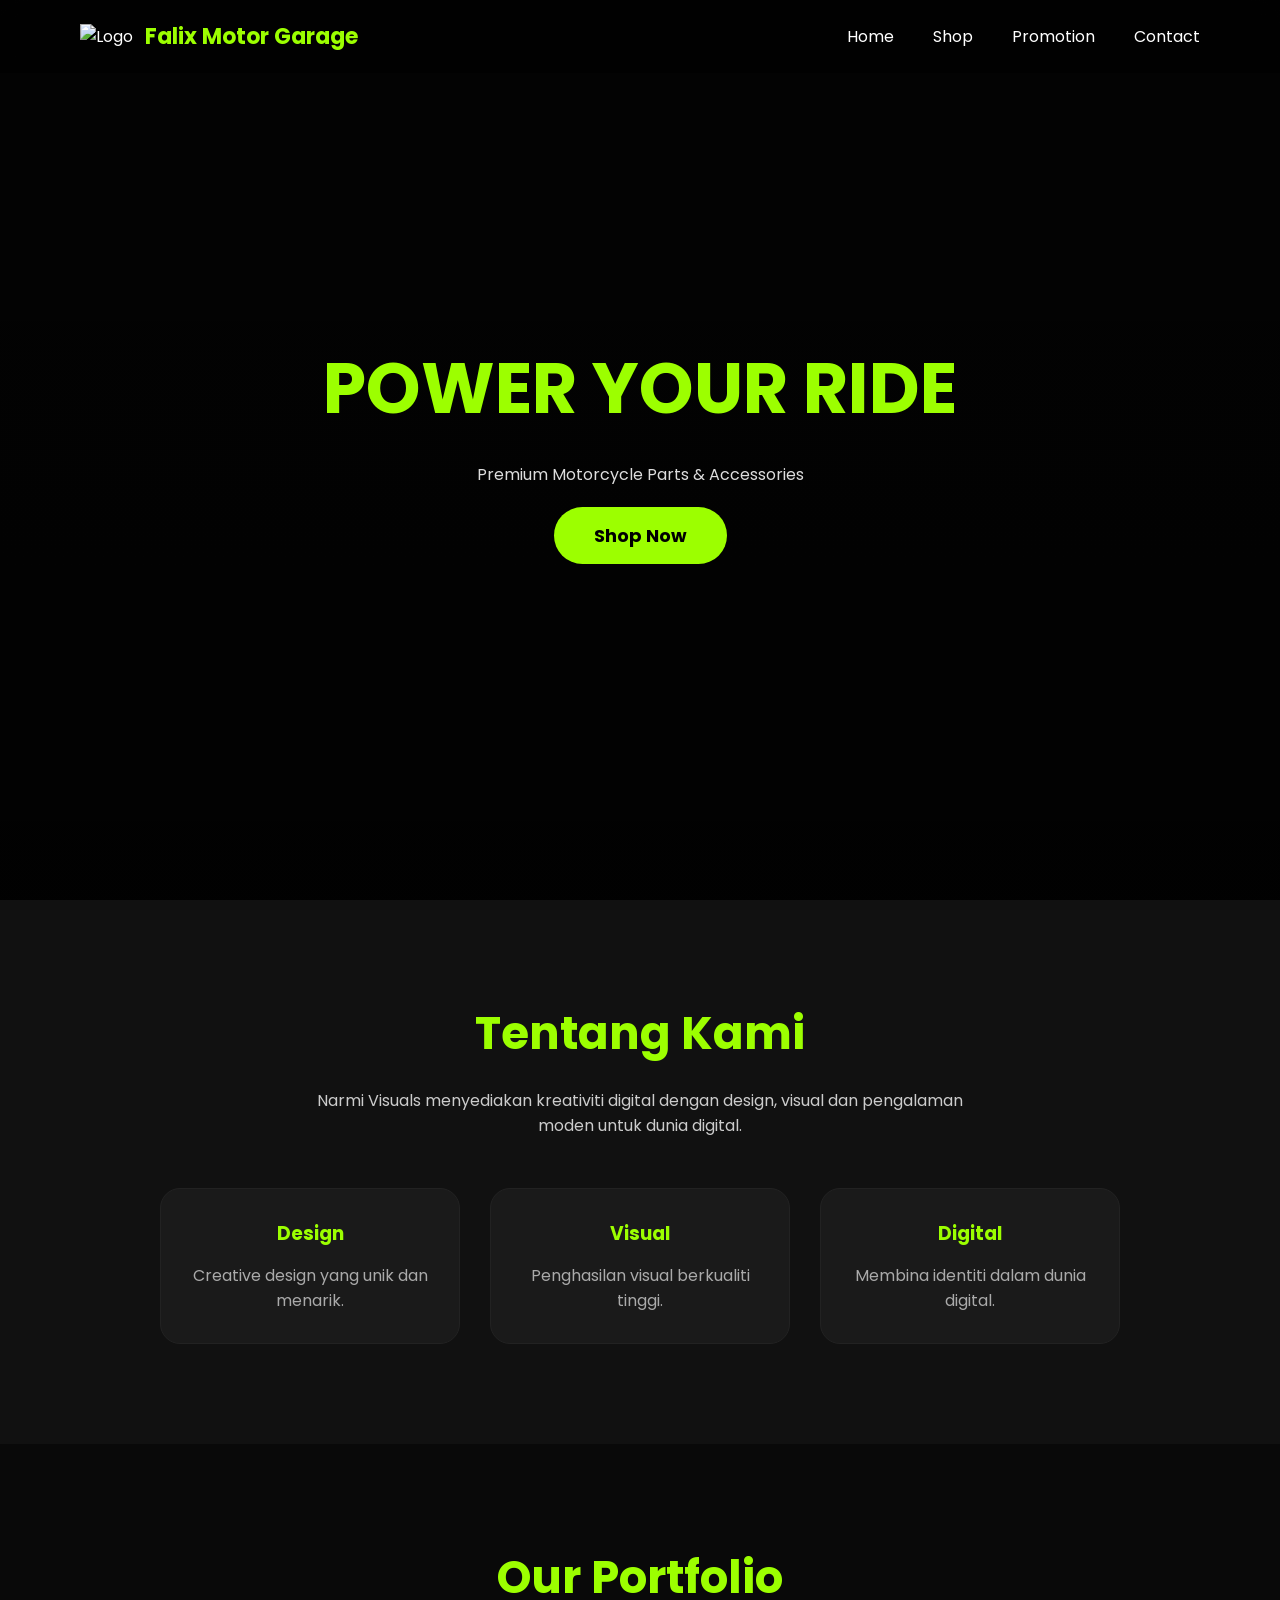
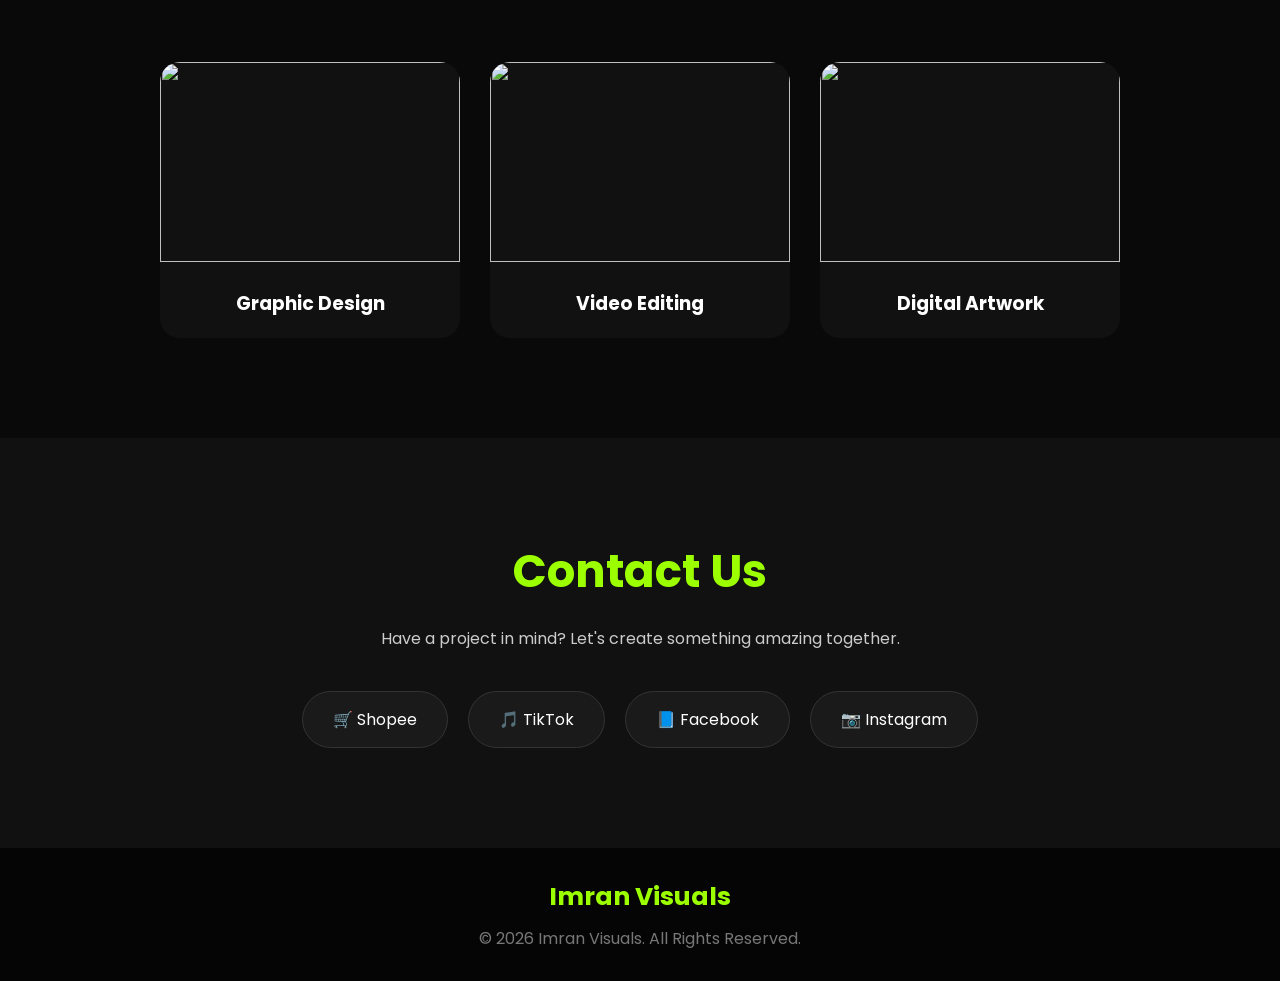
==== index.html @ 07c4352c "Refactor index.html with updated contact section Updated the contact section with social media links" ====
<!DOCTYPE html>
<html lang="en">
<head>
    <meta charset="UTF-8">
    <meta name="viewport" content="width=device-width, initial-scale=1.0">
    <title>Falix Motor Garage</title>

    <link rel="stylesheet" href="style.css">

    <!-- Google Font -->
    <link href="https://fonts.googleapis.com/css2?family=Poppins:wght@300;400;600;700&display=swap" rel="stylesheet">

    <!-- Icons -->
    <link rel="stylesheet" href="https://cdnjs.cloudflare.com/ajax/libs/font-awesome/6.7.2/css/all.min.css">
</head>

<body>

<header class="navbar">

    <div class="logo">
        <img src="assets/images/logo.png" alt="Logo">
        <span>Falix Motor Garage</span>
    </div>

    <nav>
        <a href="#">Home</a>
        <a href="#">Shop</a>
        <a href="#">Promotion</a>
        <a href="#">Contact</a>
    </nav>

</header>

<section class="hero">

    <div class="hero-content">

        <h1>POWER YOUR RIDE</h1>

        <p>
            Premium Motorcycle Parts & Accessories
        </p>

        <button>Shop Now</button>

    </div>

</section>

<script src="script.js"></script>

</body>
</html>
<section class="about">
    <h2>Tentang Kami</h2>
    <p>
        Narmi Visuals menyediakan kreativiti digital dengan design,
        visual dan pengalaman moden untuk dunia digital.
    </p>

    <div class="cards">
        <div class="card">
            <h3>Design</h3>
            <p>Creative design yang unik dan menarik.</p>
        </div>

        <div class="card">
            <h3>Visual</h3>
            <p>Penghasilan visual berkualiti tinggi.</p>
        </div>

        <div class="card">
            <h3>Digital</h3>
            <p>Membina identiti dalam dunia digital.</p>
        </div>
    </div>
</section><section class="portfolio" id="portfolio">

    <h2>Our Portfolio</h2>

    <div class="gallery">

        <div class="work">
            <img src="work1.jpg">
            <h3>Graphic Design</h3>
        </div>

        <div class="work">
            <img src="work2.jpg">
            <h3>Video Editing</h3>
        </div>

        <div class="work">
            <img src="work3.jpg">
            <h3>Digital Artwork</h3>
        </div>

    </div>

</section><section class="contact" id="contact">

    <h2>Contact Us</h2>

    <p>
        Have a project in mind? Let's create something amazing together.
    </p>

    <div class="social">

<a href="https://shopee.com.my/falixmotorgarage_fmg" target="_blank" class="social-btn">🛒 Shopee</a>

<a href="https://www.tiktok.com/@fmotorgarage?_r=1&_t=ZS-98ZeAcQ8gU8" target="_blank" class="social-btn">🎵 TikTok</a>

<a href="https://www.facebook.com/share/1DFoTjWmtr/" target="_blank" class="social-btn">📘 Facebook</a>

<a href="https://www.instagram.com/" target="_blank" class="social-btn">📷 Instagram</a>

    </div>

</section>


<footer>

    <h3>Imran Visuals</h3>

    <p>© 2026 Imran Visuals. All Rights Reserved.</p>

</footer>
---- style.css ----
*{
    margin:0;
    padding:0;
    box-sizing:border-box;
    font-family:'Poppins',sans-serif;
}

body{
    background:#090909;
    color:white;
}

.navbar{
    display:flex;
    justify-content:space-between;
    align-items:center;
    padding:20px 80px;
    background:rgba(0,0,0,.4);
    backdrop-filter:blur(15px);
    position:fixed;
    width:100%;
}

.logo{
    display:flex;
    align-items:center;
    gap:10px;
}

.logo img{
    width:55px;
}

.logo span{
    font-size:22px;
    font-weight:700;
    color:#9cff00;
}

nav a{
    color:white;
    text-decoration:none;
    margin-left:35px;
    transition:.3s;
}

nav a:hover{
    color:#9cff00;
}

.hero{
    height:100vh;
    display:flex;
    justify-content:center;
    align-items:center;
    text-align:center;

    background:
    linear-gradient(
    rgba(0,0,0,.65),
    rgba(0,0,0,.85)
    ),
    url("background.jpg");

    background-size:cover;
    background-position:center;
}

.hero h1{
    font-size:70px;
    color:#9cff00;
}

.hero p{
    margin:20px 0;
    color:#ddd;
}

button{
    padding:15px 40px;
    border:none;
    border-radius:50px;
    background:#9cff00;
    cursor:pointer;
    font-size:18px;
    font-weight:bold;
}.about{
    padding:100px 80px;
    text-align:center;
    background:#111;
}

.about h2{
    font-size:45px;
    color:#9cff00;
    margin-bottom:20px;
}

.about p{
    color:#ccc;
    max-width:700px;
    margin:auto;
}


.cards{
    display:flex;
    justify-content:center;
    gap:30px;
    margin-top:50px;
}


.card{
    background:#1a1a1a;
    padding:30px;
    width:300px;
    border-radius:20px;
    transition:.3s;
    border:1px solid #222;
}


.card:hover{
    transform:translateY(-10px);
    border-color:#9cff00;
}


.card h3{
    color:#9cff00;
    margin-bottom:15px;
}


.card p{
    color:#aaa;
}html{
    scroll-behavior:smooth;
}


/* HERO ANIMATION */
.hero-content{
    animation:fadeUp 1.2s ease;
}


@keyframes fadeUp{
    from{
        opacity:0;
        transform:translateY(40px);
    }

    to{
        opacity:1;
        transform:translateY(0);
    }
}


/* BUTTON EFFECT */
button{
    transition:.3s;
}


button:hover{
    transform:scale(1.1);
    box-shadow:0 0 25px #9cff00;
}


/* NAVBAR EFFECT */
.navbar{
    z-index:1000;
}.portfolio{
    padding:100px 80px;
    text-align:center;
    background:#090909;
}

.portfolio h2{
    font-size:45px;
    color:#9cff00;
    margin-bottom:50px;
}


.gallery{
    display:flex;
    justify-content:center;
    gap:30px;
}


.work{
    width:300px;
    background:#111;
    border-radius:20px;
    overflow:hidden;
    transition:.3s;
}


.work:hover{
    transform:translateY(-10px);
}


.work img{
    width:100%;
    height:200px;
    object-fit:cover;
}


.work h3{
    padding:20px;
    color:white;
}.contact{

    padding:100px 80px;
    text-align:center;
    background:#111;

}


.contact h2{

    font-size:45px;
    color:#9cff00;
    margin-bottom:20px;

}


.contact p{

    color:#ccc;
    margin-bottom:40px;

}



.social{

    display:flex;
    justify-content:center;
    gap:20px;

}



.social a{

    text-decoration:none;
    color:white;
    background:#1a1a1a;
    padding:15px 30px;
    border-radius:50px;
    border:1px solid #333;
    transition:.3s;

}



.social a:hover{

    background:#9cff00;
    color:black;
    transform:translateY(-5px);

}




footer{

    padding:30px;
    text-align:center;
    background:#050505;

}



footer h3{

    color:#9cff00;
    font-size:25px;
    margin-bottom:10px;

}



footer p{

    color:#777;

}@media(max-width:768px){

    .navbar{
        padding:20px;
        flex-direction:column;
        gap:20px;
    }


    nav a{
        margin:0 10px;
        font-size:14px;
    }


    .hero h1{
        font-size:45px;
    }


    .about,
    .portfolio,
    .contact{
        padding:70px 20px;
    }


    .cards,
    .gallery{
        flex-direction:column;
        align-items:center;
    }


    .card,
    .work{
        width:90%;
    }


    .social{
        flex-direction:column;
        align-items:center;
    }


    .social a{
        width:200px;
    }

}
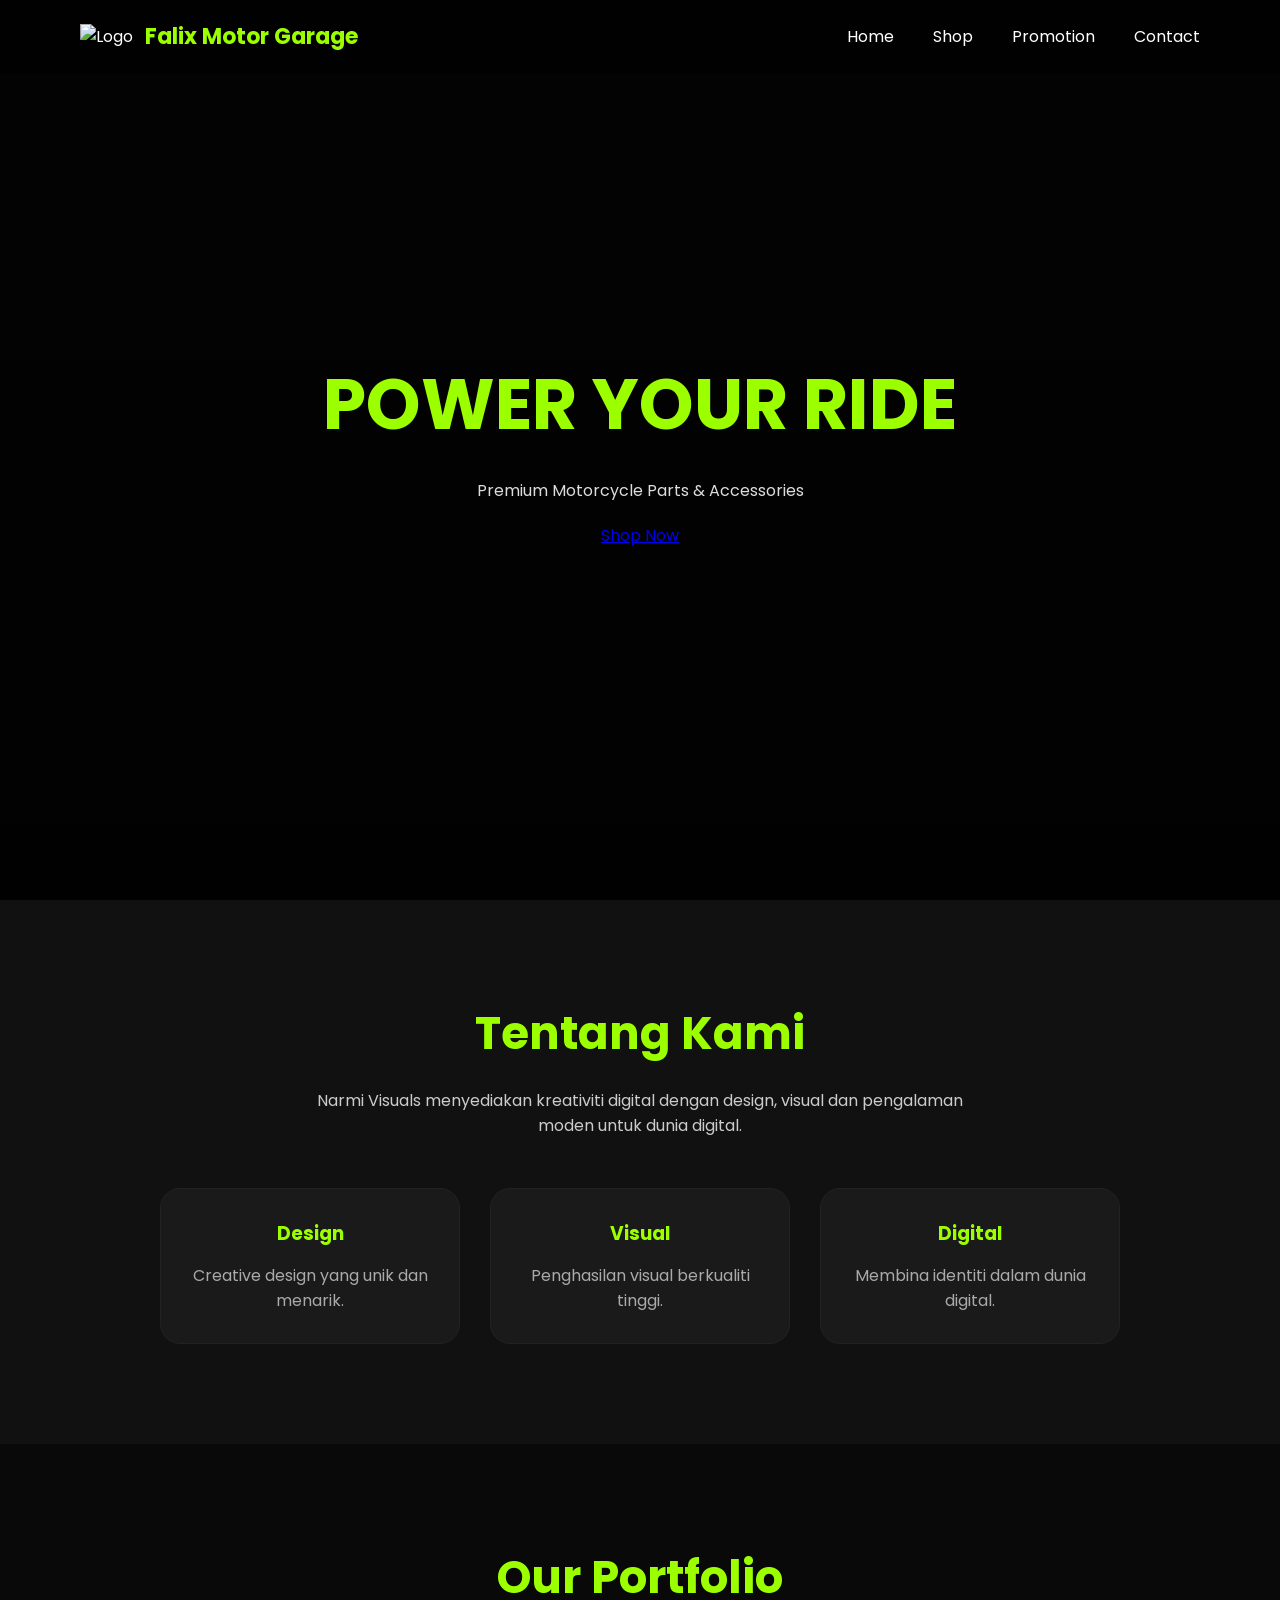
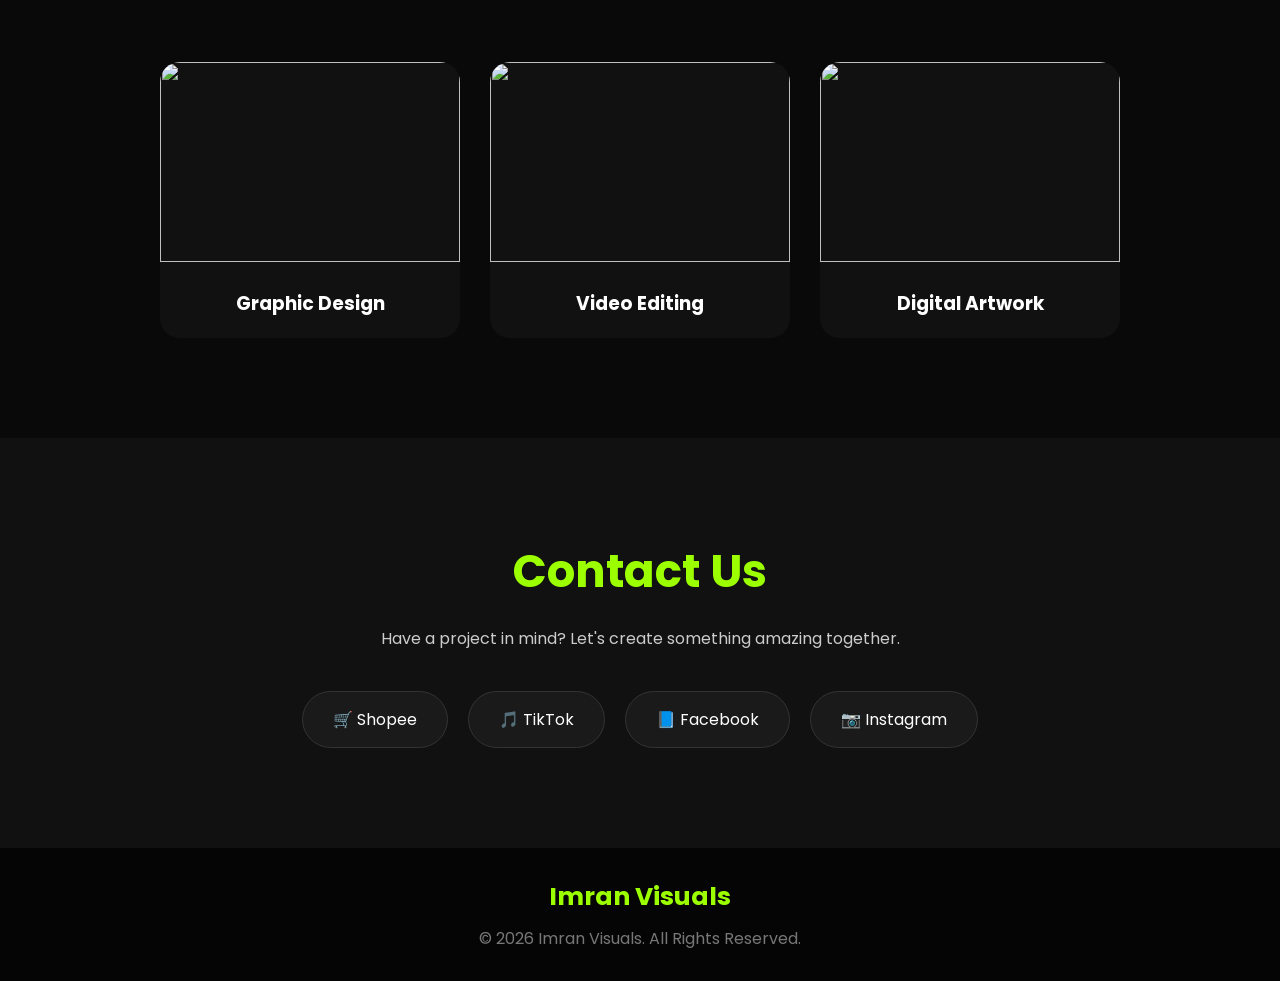
==== commit 4d6deaaa: "Refactor index.html and add TikTok Shop button Updated the HTML structure and added a button link to" ====
--- a/index.html
+++ b/index.html
@@ -42,7 +42,9 @@
             Premium Motorcycle Parts & Accessories
         </p>
 
-        <button>Shop Now</button>
+       <a href="https://vt.tiktok.com/ZS4yCQby5/?page=TikTokShop" target="_blank" class="btn">
+    Shop Now
+</a>
 
     </div>
 
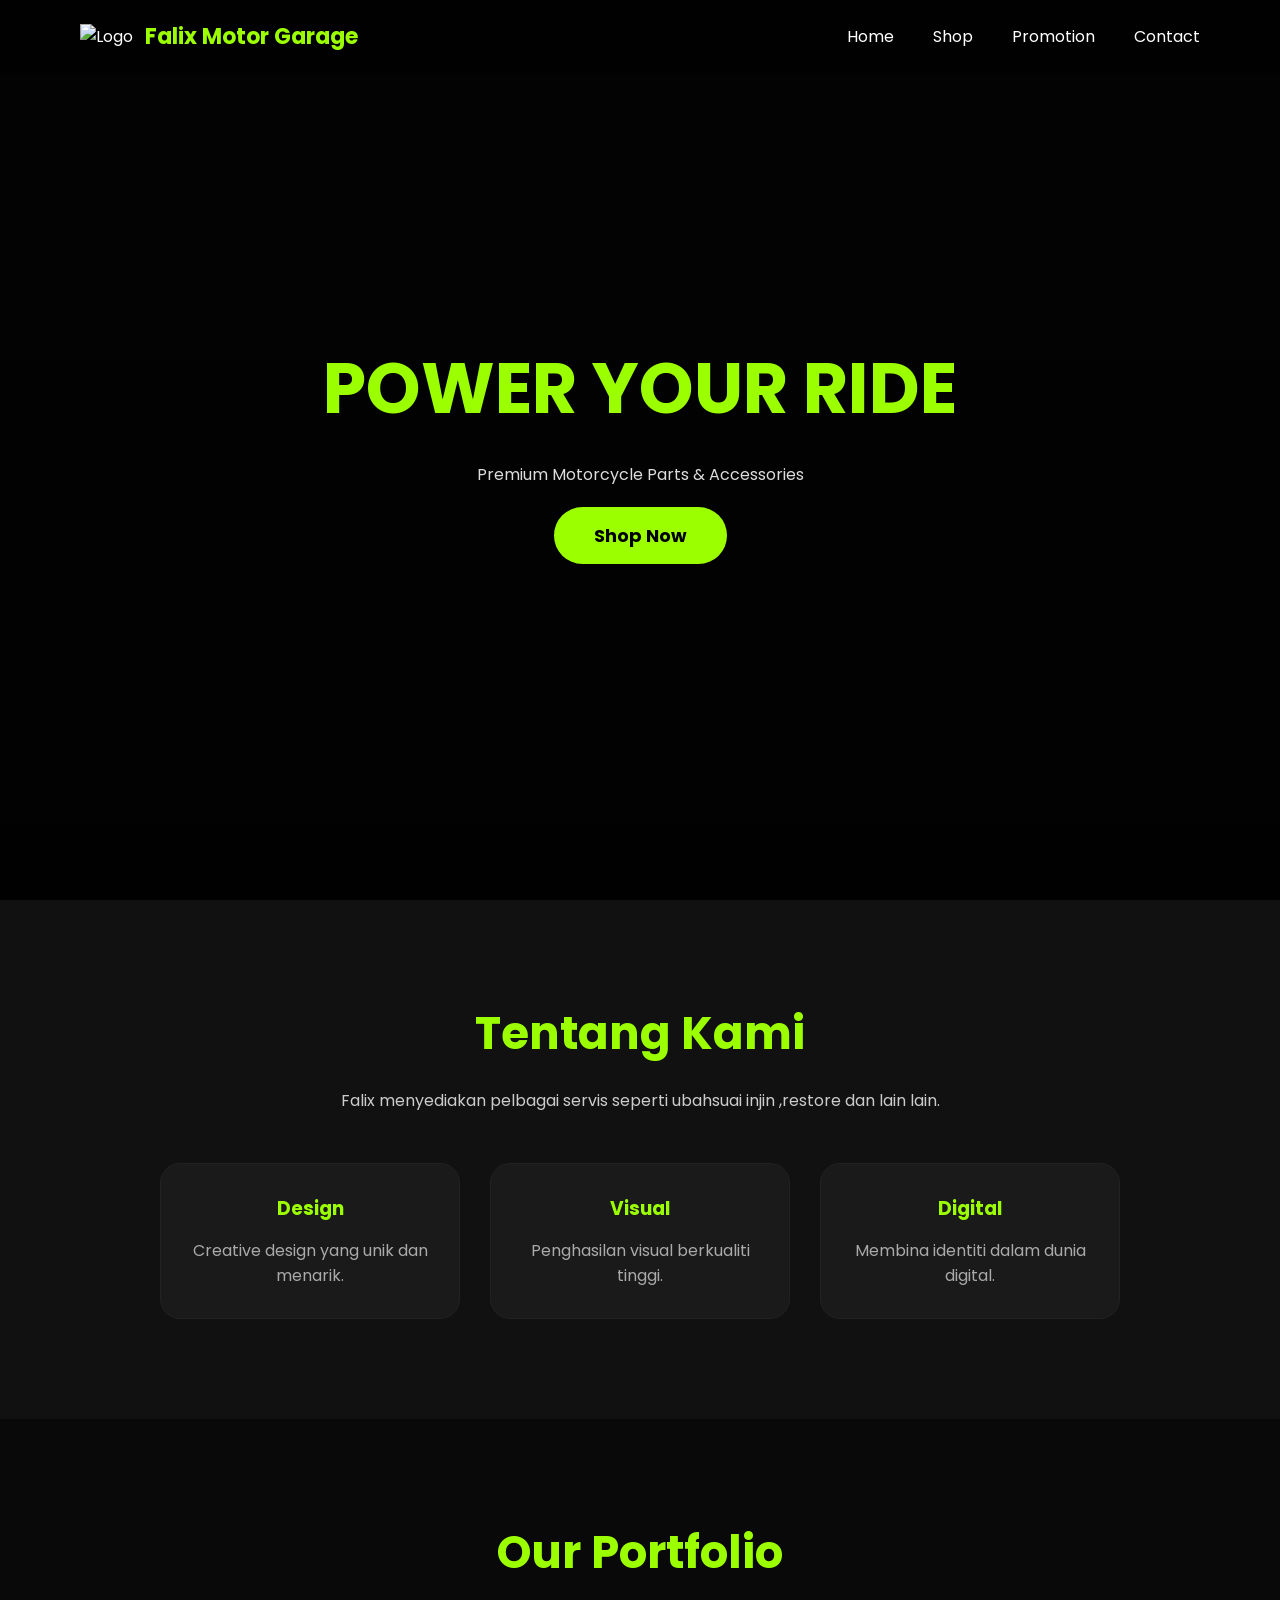
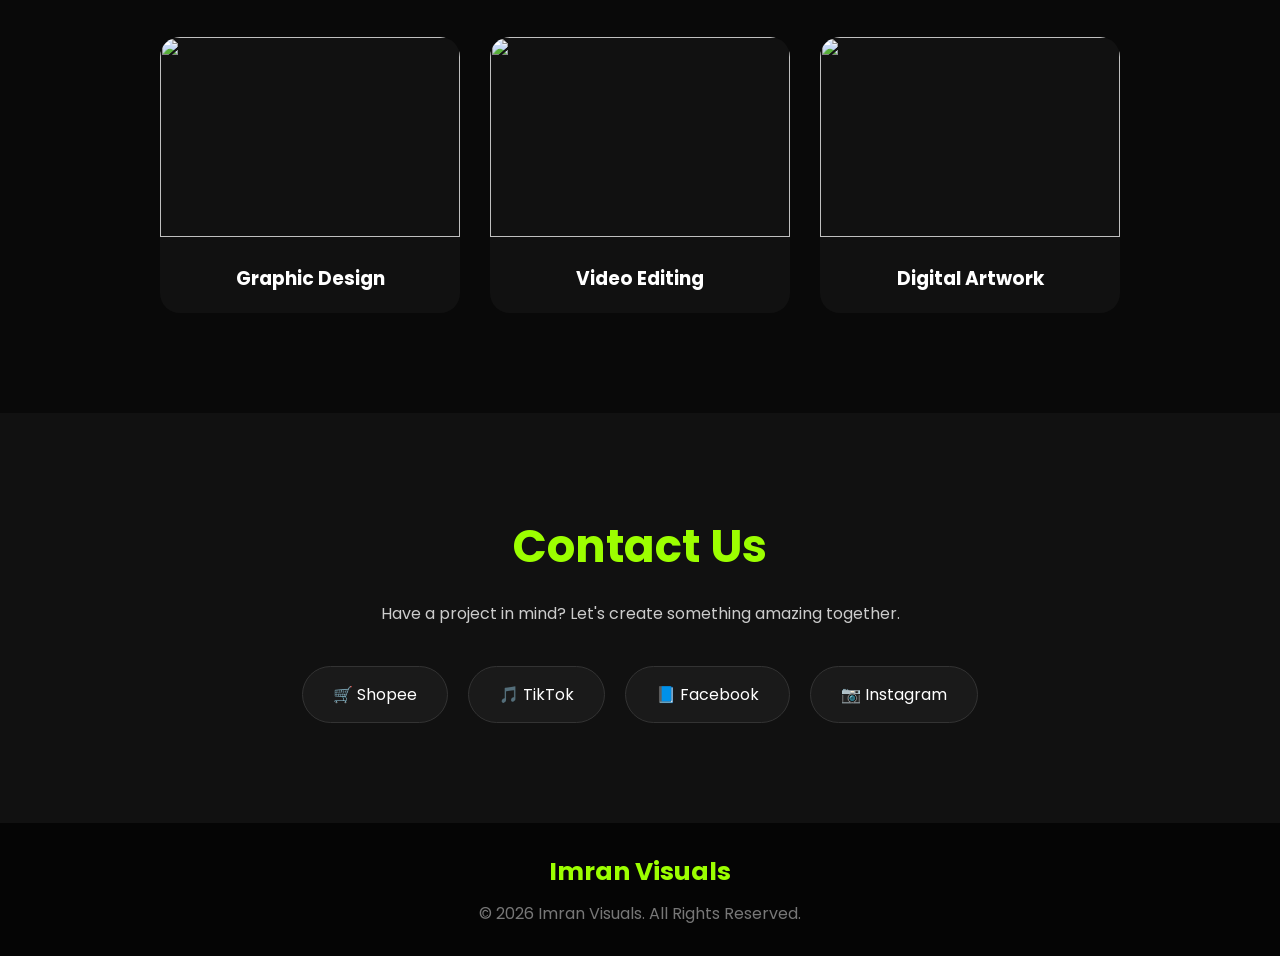
==== commit 131b68bc: "Revise index.html structure and content Updated the content and structure of the index.html file, in" ====
--- a/index.html
+++ b/index.html
@@ -42,9 +42,7 @@
             Premium Motorcycle Parts & Accessories
         </p>
 
-       <a href="https://vt.tiktok.com/ZS4yCQby5/?page=TikTokShop" target="_blank" class="btn">
-    Shop Now
-</a>
+        <button>Shop Now</button>
 
     </div>
 
@@ -57,8 +55,7 @@
 <section class="about">
     <h2>Tentang Kami</h2>
     <p>
-        Narmi Visuals menyediakan kreativiti digital dengan design,
-        visual dan pengalaman moden untuk dunia digital.
+        Falix menyediakan pelbagai servis seperti ubahsuai injin ,restore dan lain lain.
     </p>
 
     <div class="cards">
@@ -117,7 +114,6 @@
 <a href="https://www.facebook.com/share/1DFoTjWmtr/" target="_blank" class="social-btn">📘 Facebook</a>
 
 <a href="https://www.instagram.com/" target="_blank" class="social-btn">📷 Instagram</a>
-
     </div>
 
 </section>
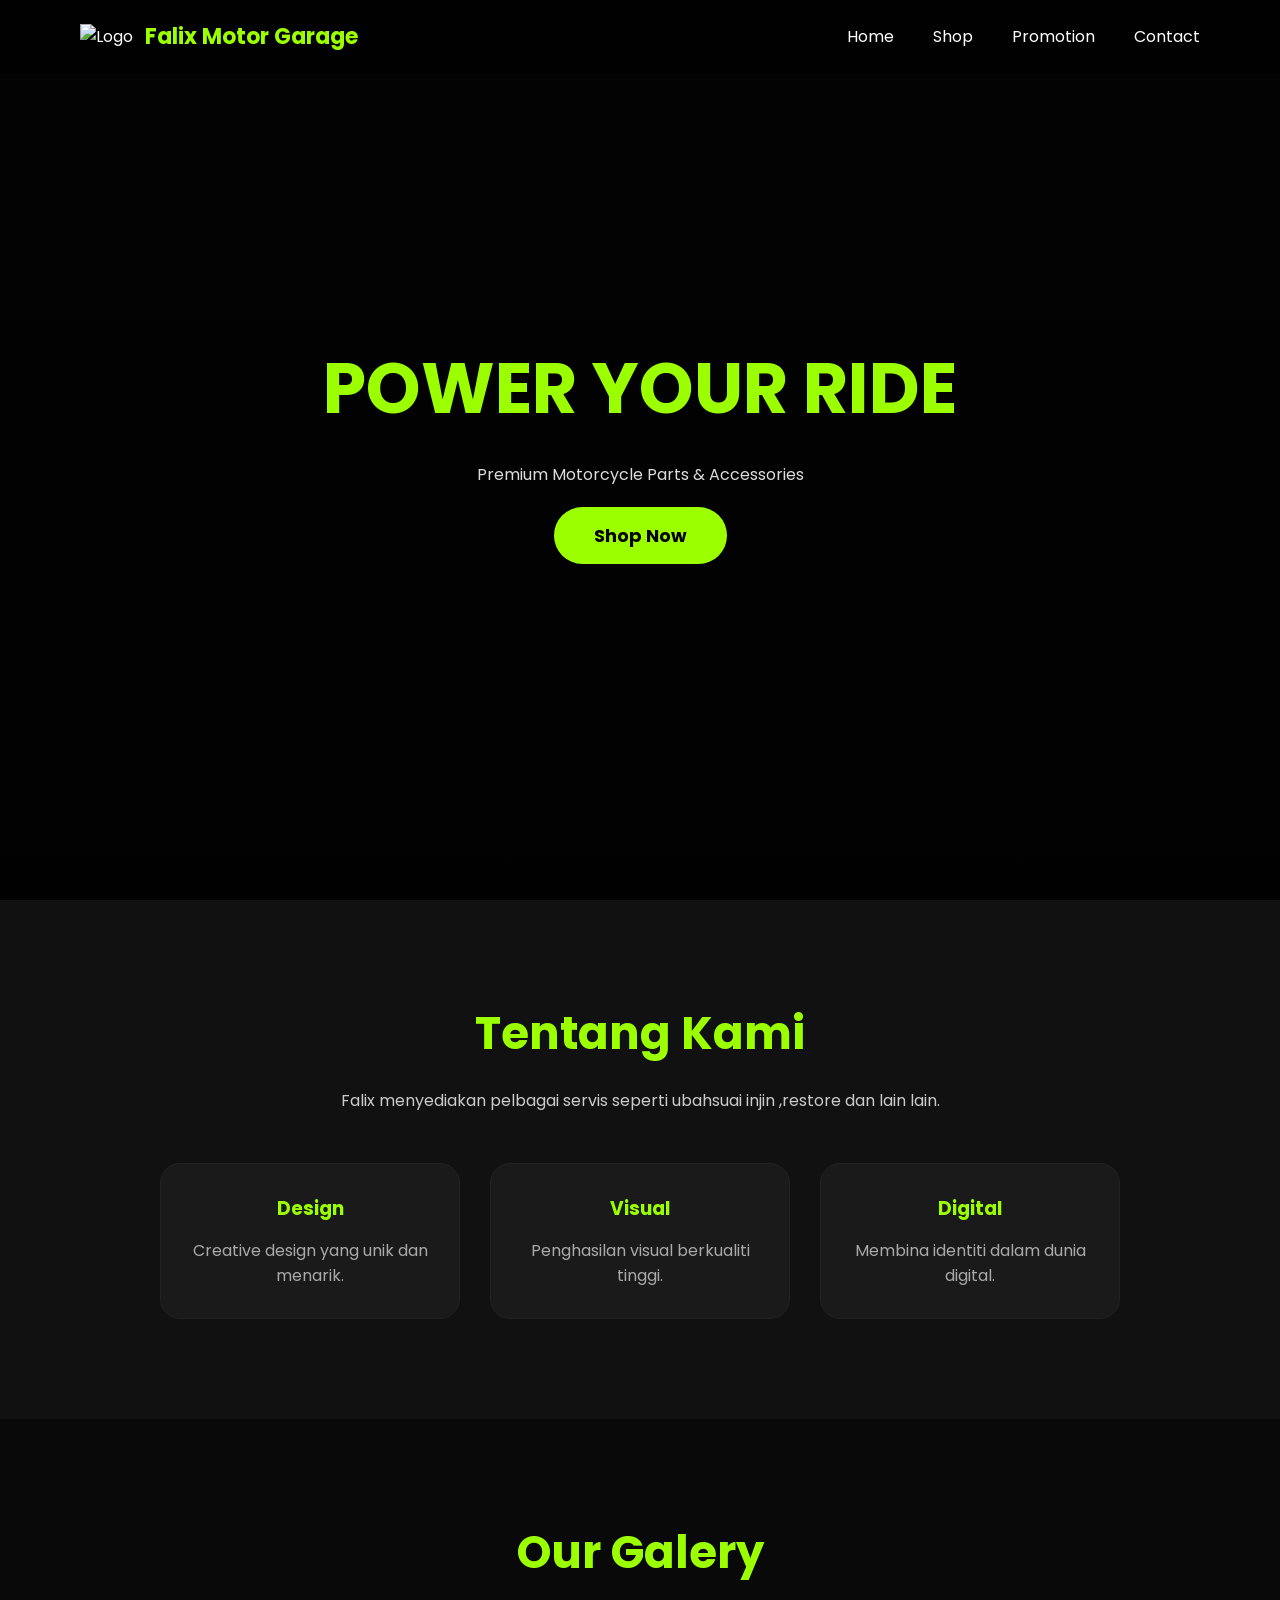
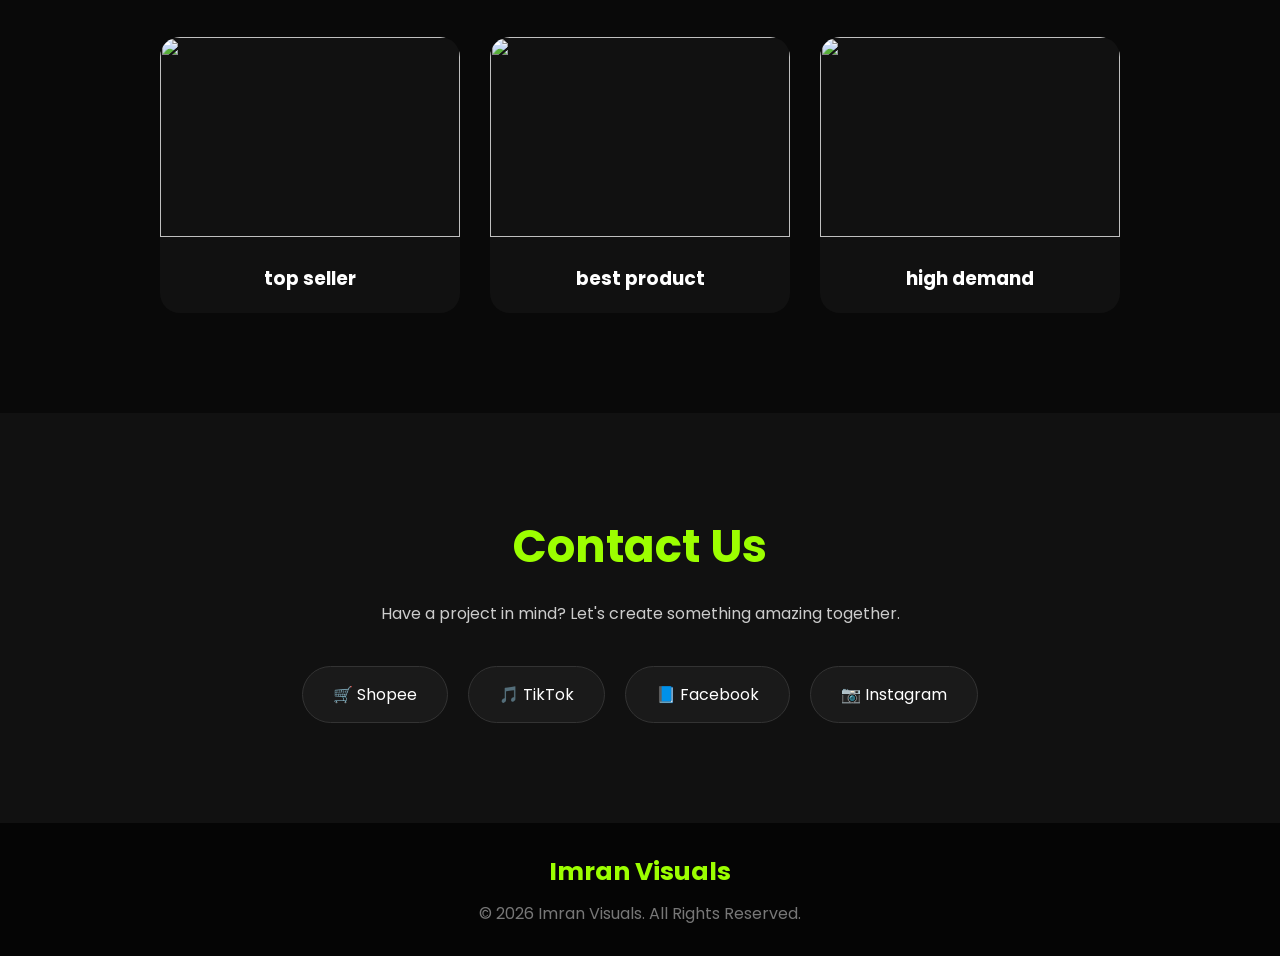
==== commit 65706395: "Revise index.html structure and content Updated the content and structure of the index.html file, in" ====
--- a/index.html
+++ b/index.html
@@ -76,23 +76,23 @@
     </div>
 </section><section class="portfolio" id="portfolio">
 
-    <h2>Our Portfolio</h2>
+    <h2>Our Galery</h2>
 
     <div class="gallery">
 
         <div class="work">
             <img src="work1.jpg">
-            <h3>Graphic Design</h3>
+            <h3>top seller</h3>
         </div>
 
         <div class="work">
             <img src="work2.jpg">
-            <h3>Video Editing</h3>
+            <h3>best product</h3>
         </div>
 
         <div class="work">
             <img src="work3.jpg">
-            <h3>Digital Artwork</h3>
+            <h3>high demand</h3>
         </div>
 
     </div>
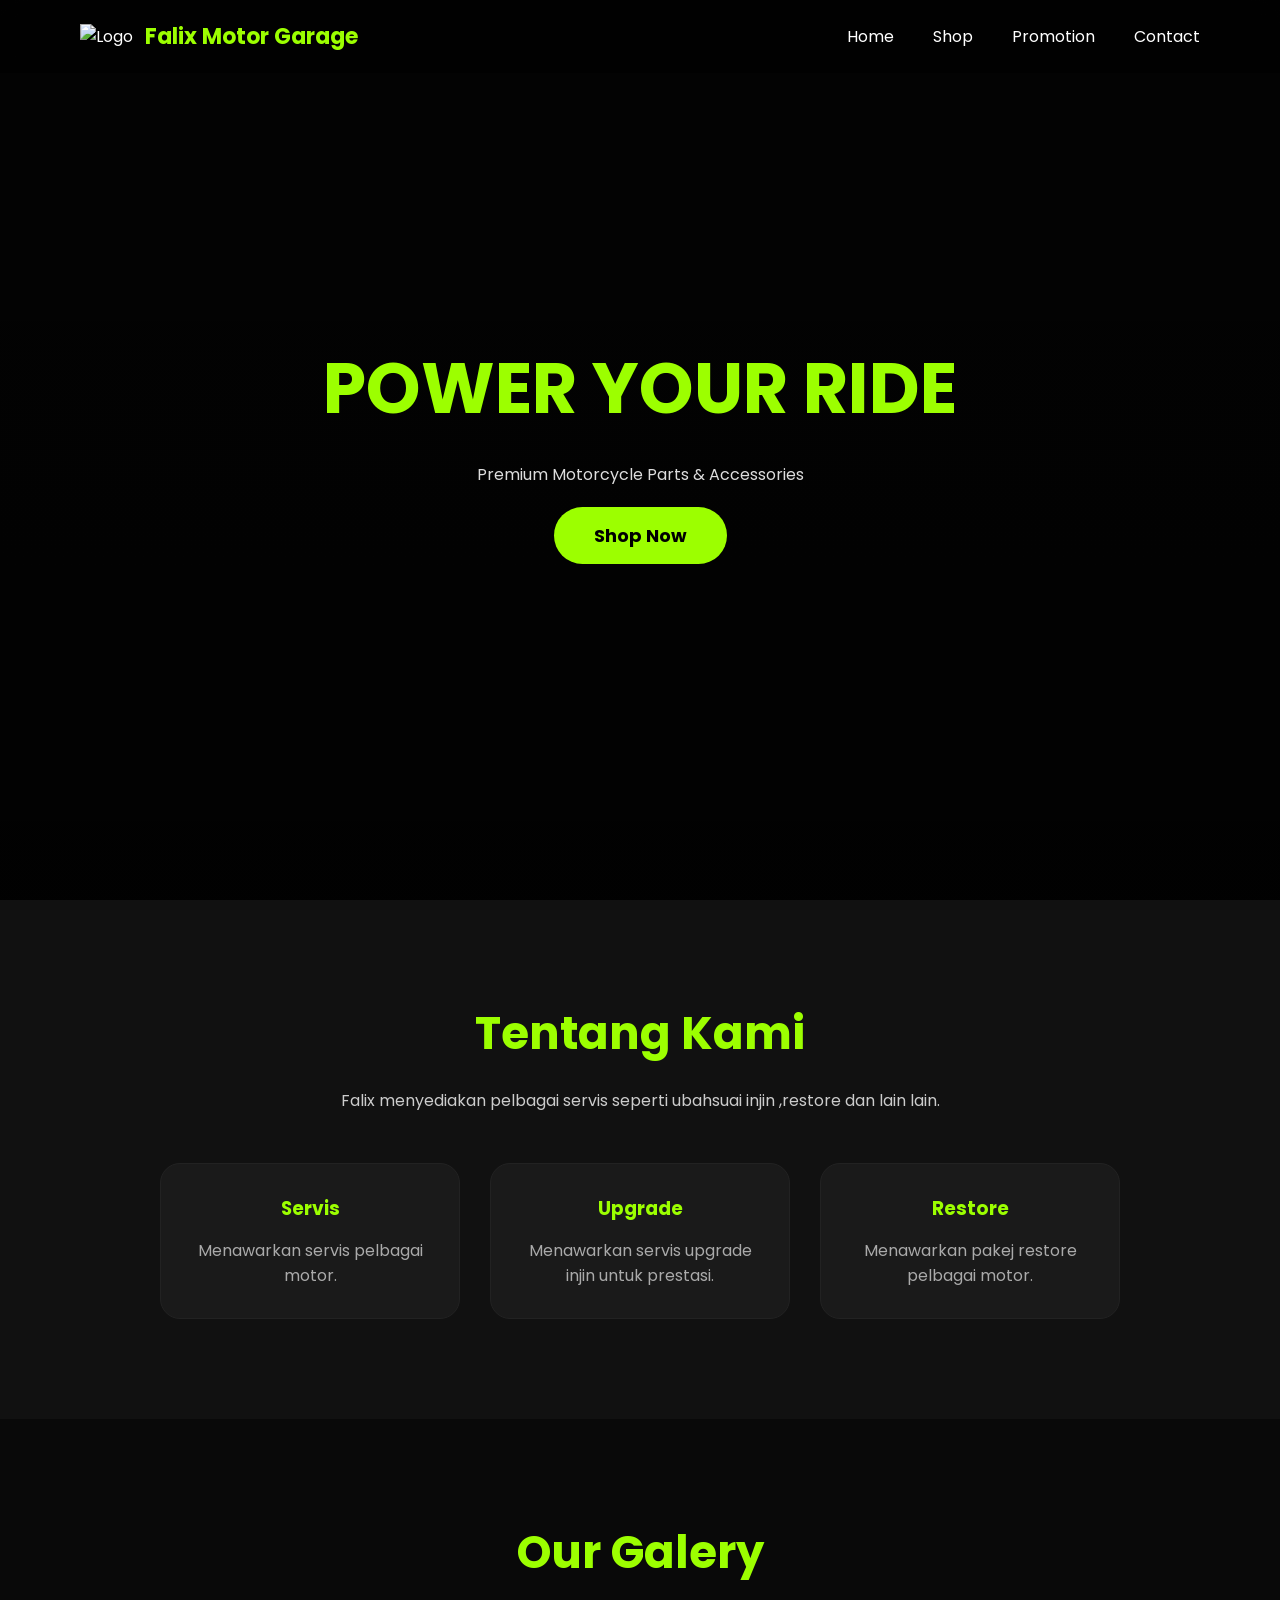
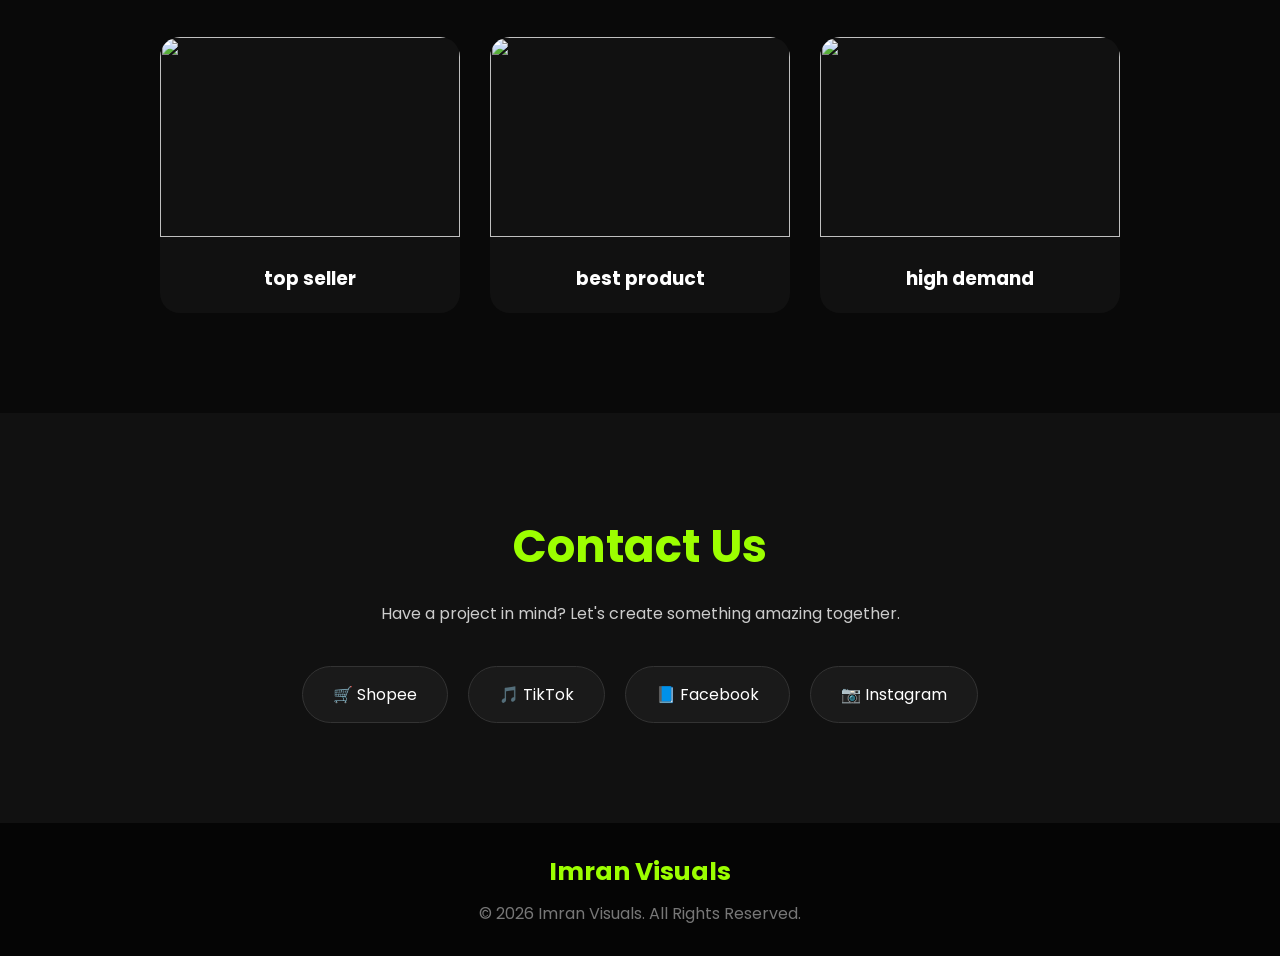
==== commit b10b57cb: "Revise about section with new service details Updated the about section with new service offerings." ====
--- a/index.html
+++ b/index.html
@@ -60,18 +60,18 @@
 
     <div class="cards">
         <div class="card">
-            <h3>Design</h3>
-            <p>Creative design yang unik dan menarik.</p>
+            <h3>Servis</h3>
+            <p>Menawarkan servis pelbagai motor.</p>
         </div>
 
         <div class="card">
-            <h3>Visual</h3>
-            <p>Penghasilan visual berkualiti tinggi.</p>
+            <h3>Upgrade</h3>
+            <p>Menawarkan servis upgrade injin untuk prestasi.</p>
         </div>
 
         <div class="card">
-            <h3>Digital</h3>
-            <p>Membina identiti dalam dunia digital.</p>
+            <h3>Restore</h3>
+            <p>Menawarkan pakej restore pelbagai motor.</p>
         </div>
     </div>
 </section><section class="portfolio" id="portfolio">
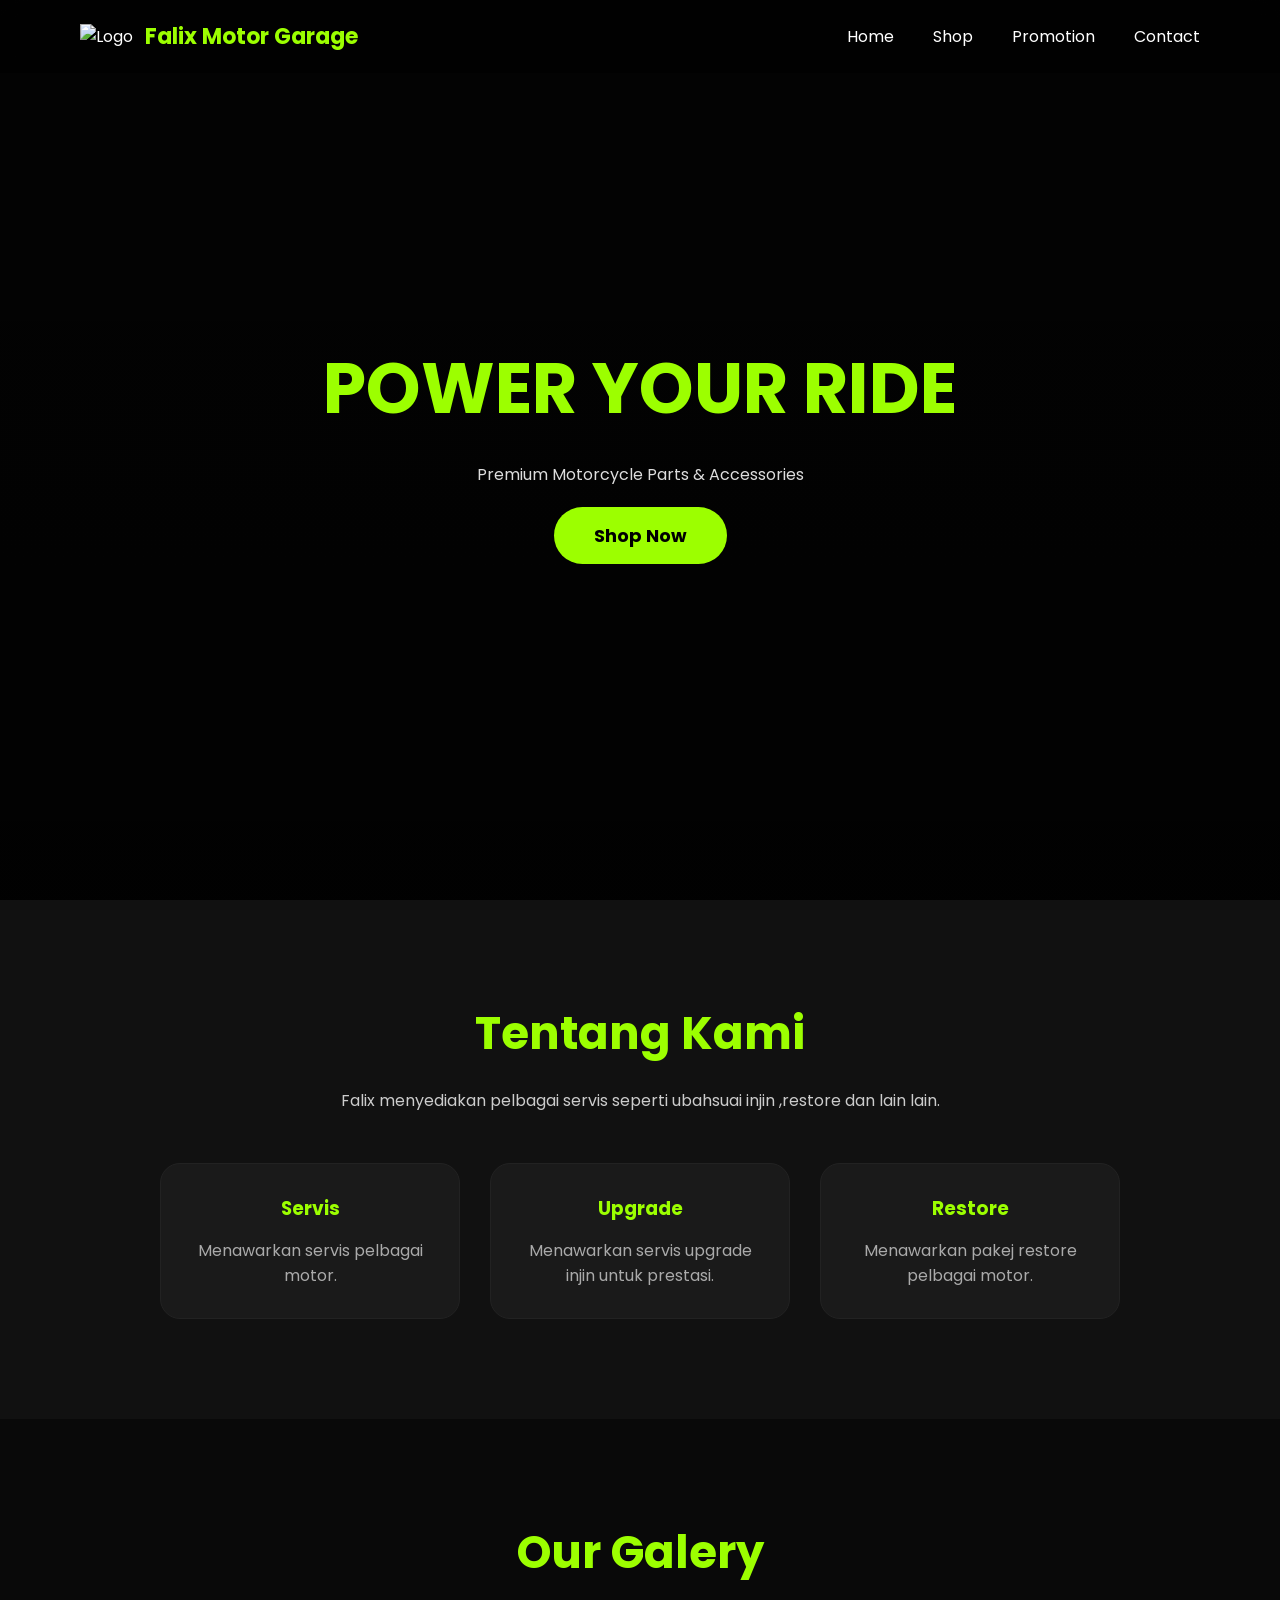
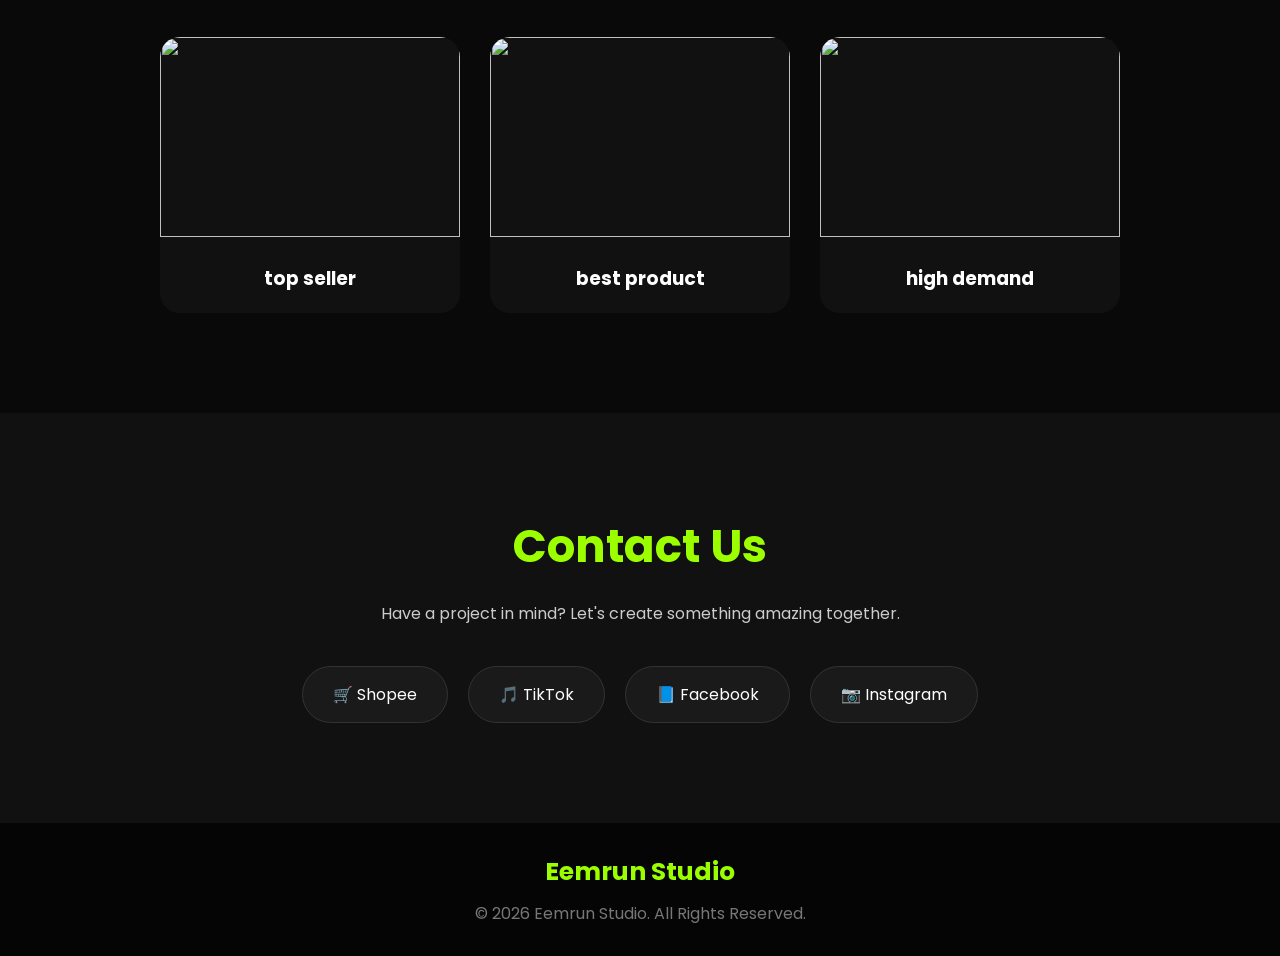
==== commit 6d46ceed: "Modify header and footer details in index.html Updated footer and header information in index.html." ====
--- a/index.html
+++ b/index.html
@@ -121,8 +121,8 @@
 
 <footer>
 
-    <h3>Imran Visuals</h3>
+    <h3>Eemrun Studio</h3>
 
-    <p>© 2026 Imran Visuals. All Rights Reserved.</p>
+    <p>© 2026 Eemrun Studio. All Rights Reserved.</p>
 
 </footer>
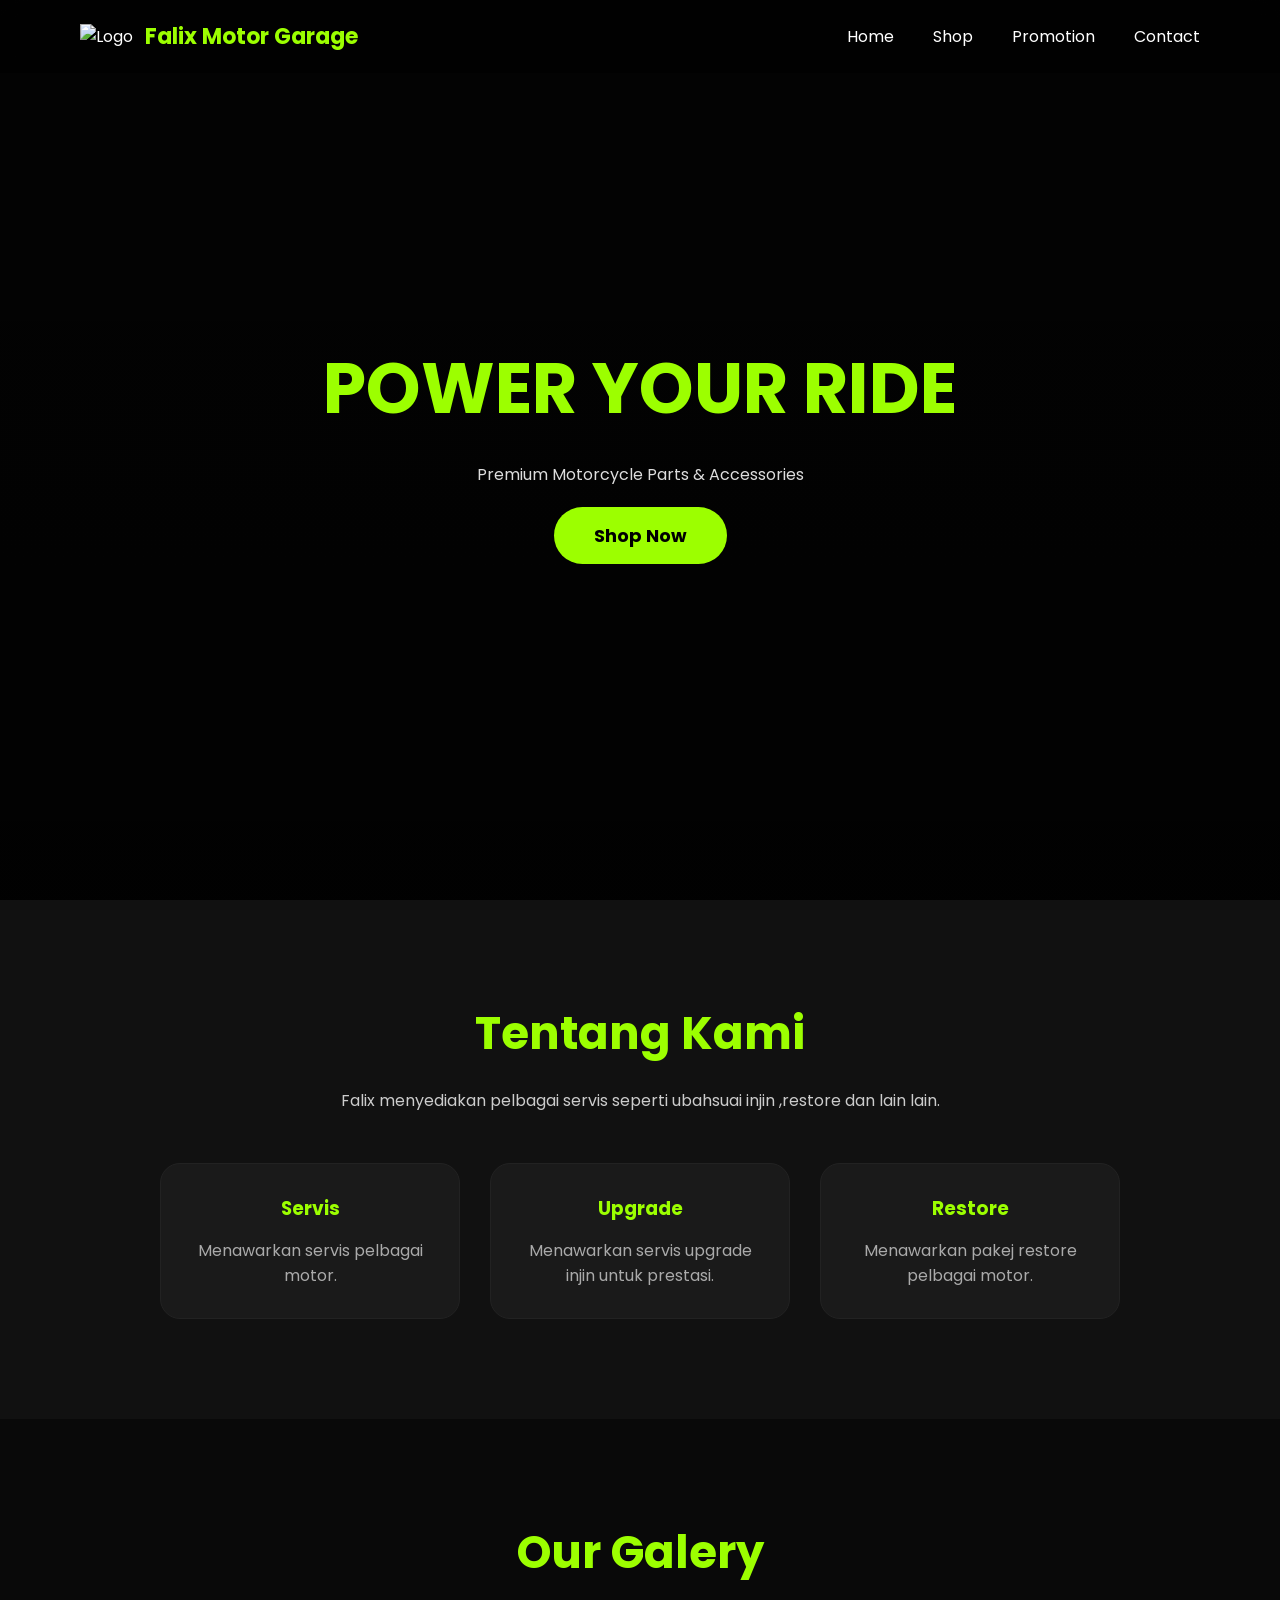
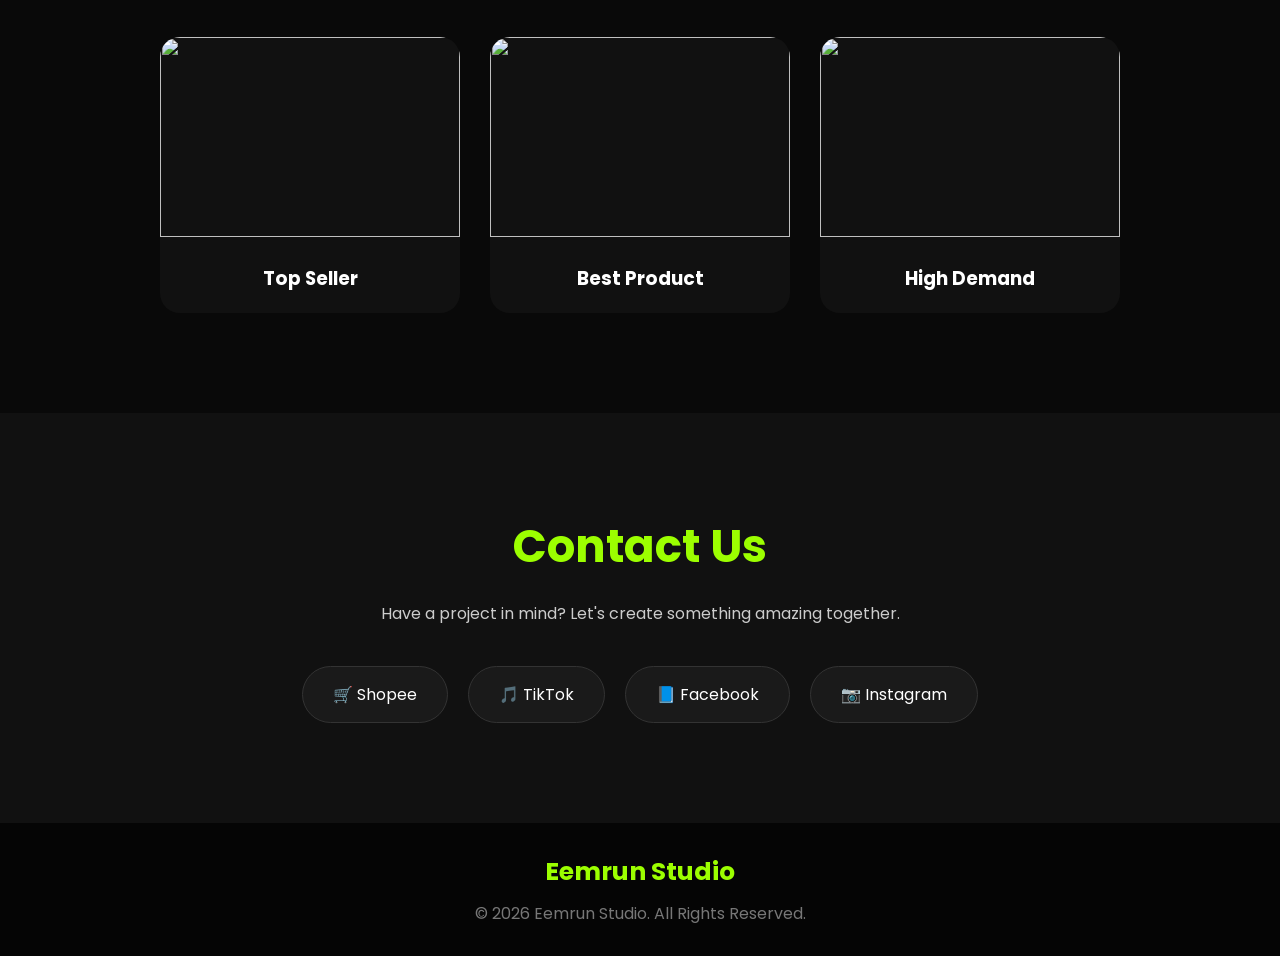
==== commit be8b9024: "Fix HTML formatting and structure" ====
--- a/index.html
+++ b/index.html
@@ -82,17 +82,17 @@
 
         <div class="work">
             <img src="work1.jpg">
-            <h3>top seller</h3>
+            <h3>Top Seller</h3>
         </div>
 
         <div class="work">
             <img src="work2.jpg">
-            <h3>best product</h3>
+            <h3>Best Product</h3>
         </div>
 
         <div class="work">
             <img src="work3.jpg">
-            <h3>high demand</h3>
+            <h3>High Demand</h3>
         </div>
 
     </div>
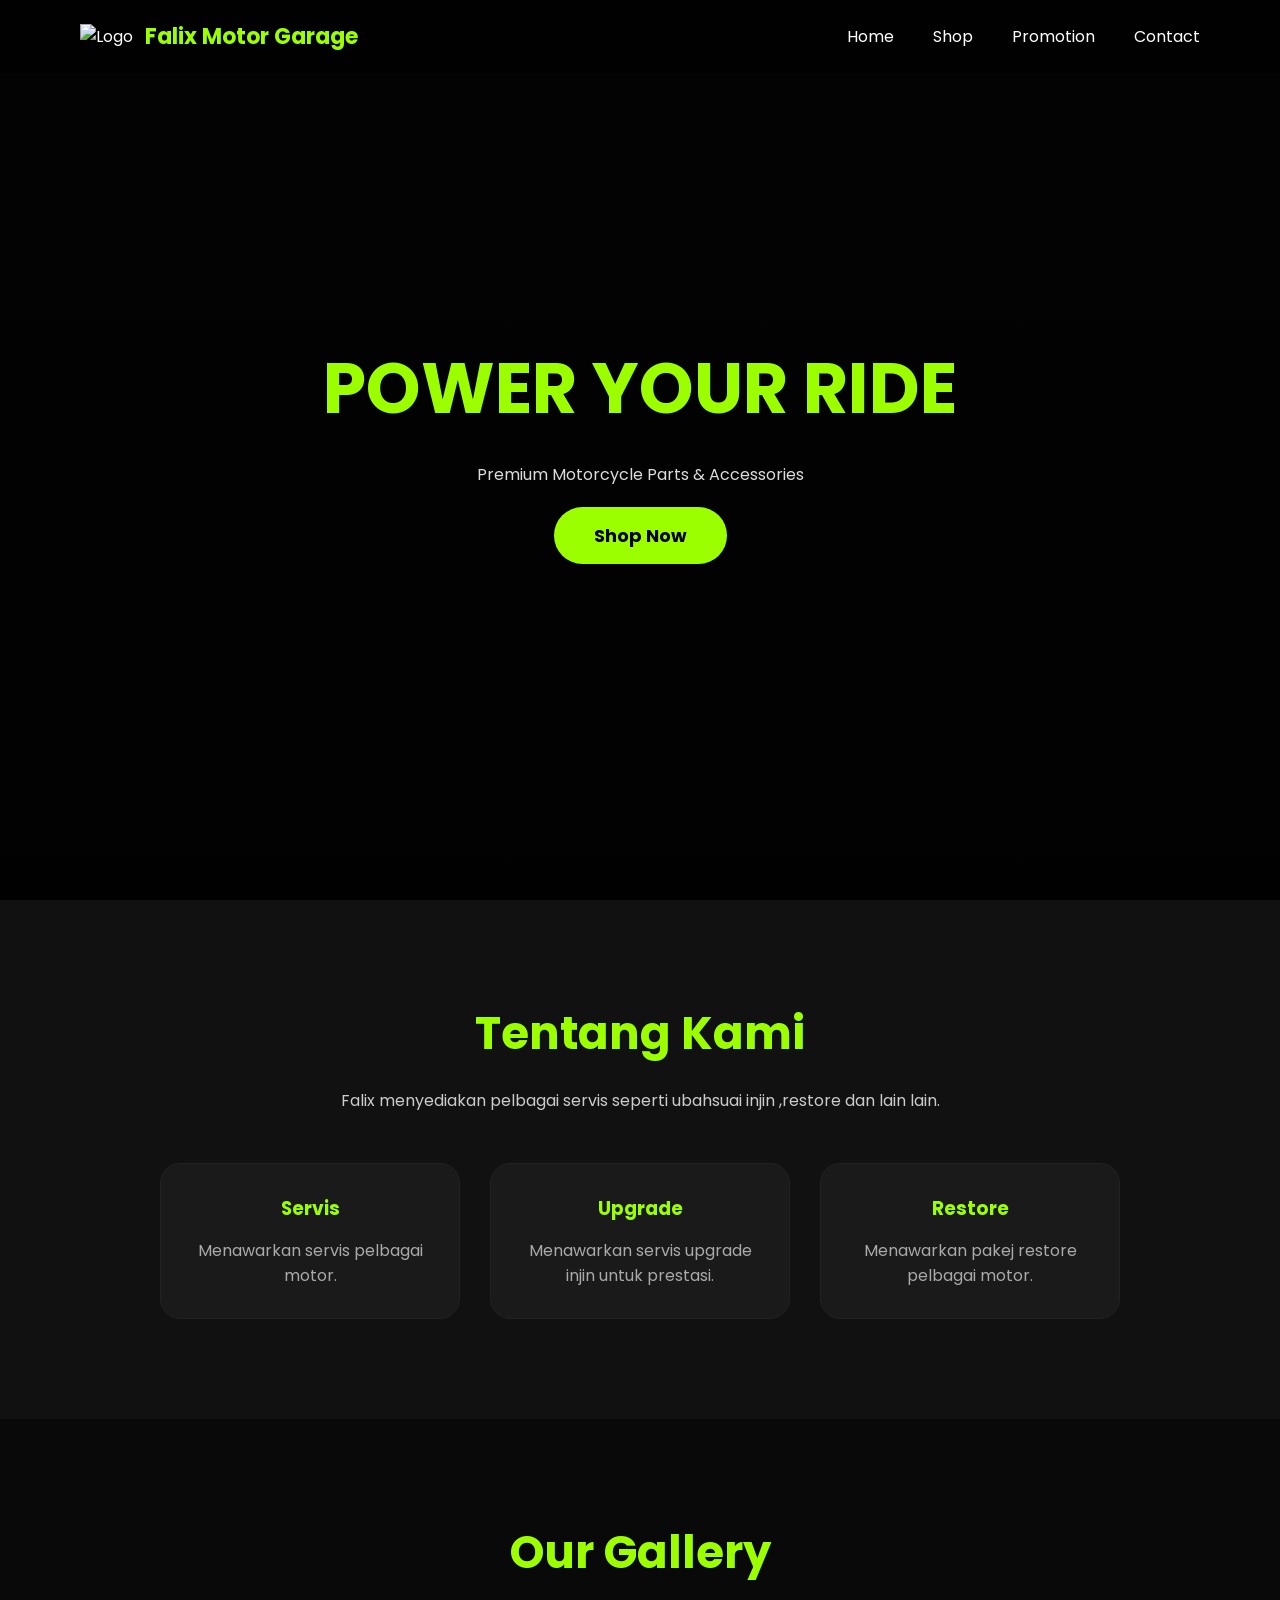
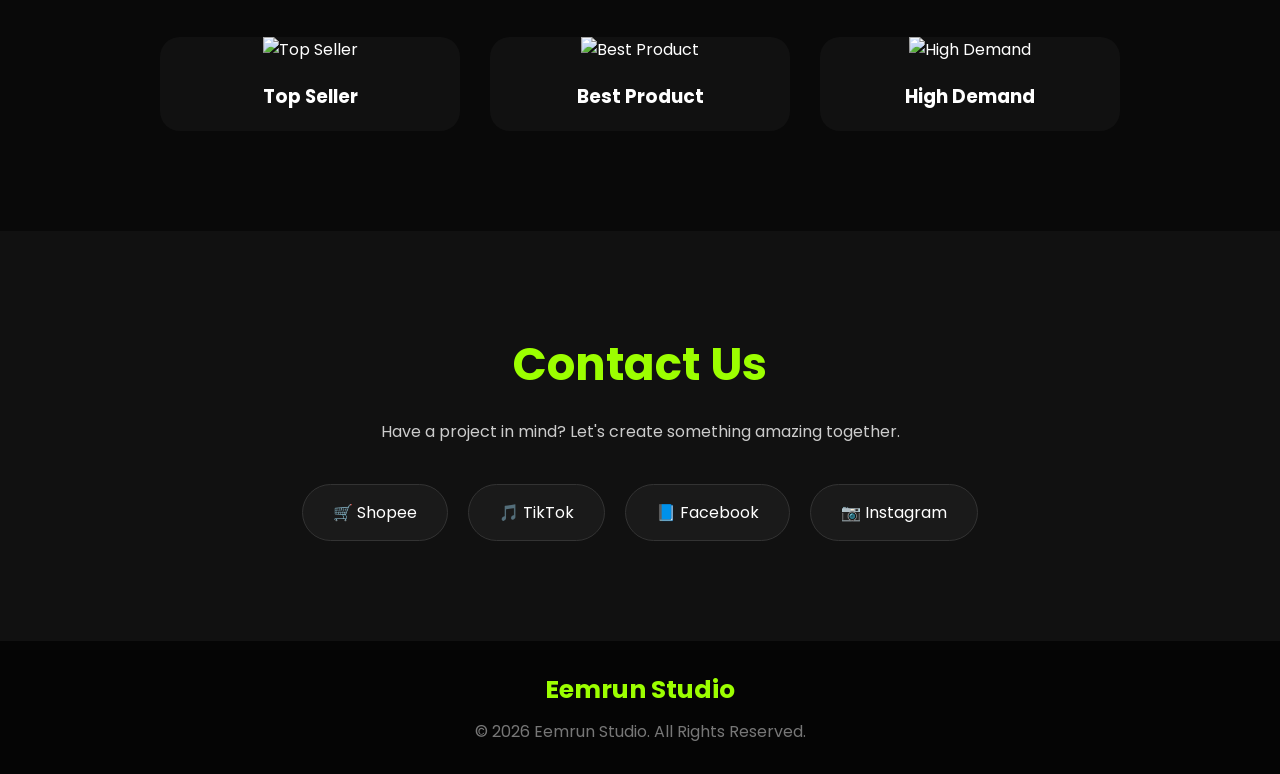
==== commit 13010901: "Revise index.html structure and content Updated the HTML structure and content for the Falix Motor G" ====
--- a/index.html
+++ b/index.html
@@ -76,26 +76,26 @@
     </div>
 </section><section class="portfolio" id="portfolio">
 
-    <h2>Our Galery</h2>
+<h2>Our Gallery</h2>
 
-    <div class="gallery">
+<div class="gallery">
 
-        <div class="work">
-            <img src="work1.jpg">
-            <h3>Top Seller</h3>
-        </div>
+    <div class="work">
+        <img src="assets/images/work1.jpg" alt="Top Seller">
+        <h3>Top Seller</h3>
+    </div>
 
-        <div class="work">
-            <img src="work2.jpg">
-            <h3>Best Product</h3>
-        </div>
+    <div class="work">
+        <img src="assets/images/work2.jpg" alt="Best Product">
+        <h3>Best Product</h3>
+    </div>
 
-        <div class="work">
-            <img src="work3.jpg">
-            <h3>High Demand</h3>
-        </div>
+    <div class="work">
+        <img src="assets/images/work3.jpg" alt="High Demand">
+        <h3>High Demand</h3>
+    </div>
 
-    </div>
+</div>
 
 </section><section class="contact" id="contact">
 
